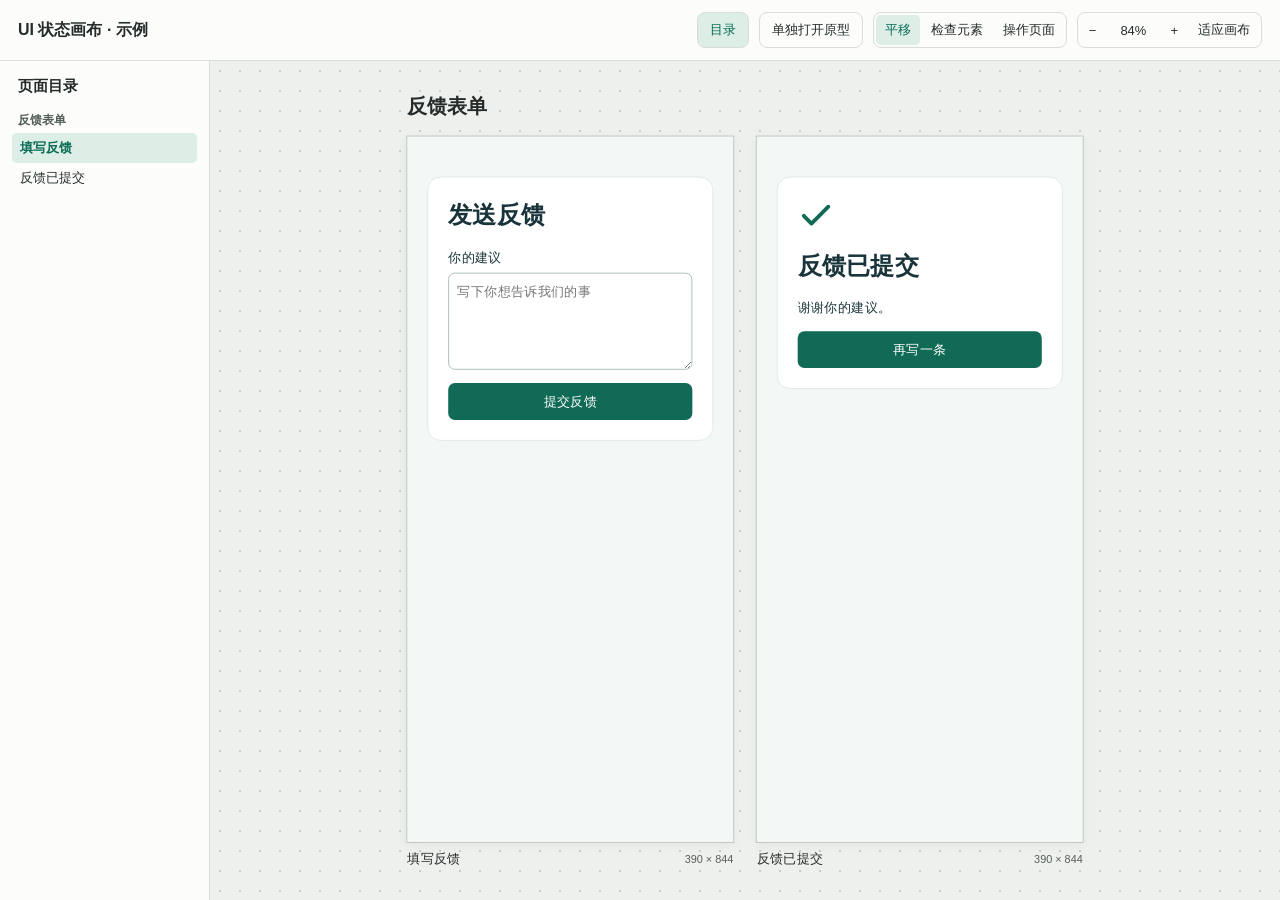
==== skills/ui-state-board/assets/canvas/index.html @ b3bbf622 "Publish UI State Board skill and Yingshi example" ====
<!doctype html>
<html lang="zh-CN">
<head>
  <meta charset="utf-8">
  <meta name="viewport" content="width=device-width, initial-scale=1">
  <title>UI 状态画布</title>
  <link rel="stylesheet" href="canvas.css">
  <script src="canvas.js" defer></script>
</head>
<body>
  <header class="toolbar">
    <h1 id="board-title">UI 状态画布</h1>
    <div class="controls">
      <button type="button" id="directory-toggle" aria-controls="directory" aria-expanded="true">目录</button>
      <a id="prototype-link" class="prototype-link" target="_blank" rel="noopener" hidden>单独打开原型</a>
      <div class="control-group" role="group" aria-label="画布模式">
        <button type="button" data-mode="pan" aria-pressed="true">平移</button>
        <button type="button" data-mode="inspect" aria-pressed="false">检查元素</button>
        <button type="button" data-mode="interact" aria-pressed="false">操作页面</button>
      </div>
      <div class="control-group" role="group" aria-label="画布缩放">
        <button type="button" id="zoom-out" aria-label="缩小">−</button>
        <button type="button" id="zoom-reset" aria-label="恢复到 100%" title="恢复到 100%">100%</button>
        <button type="button" id="zoom-in" aria-label="放大">+</button>
        <button type="button" id="zoom-fit">适应画布</button>
      </div>
    </div>
  </header>

  <main class="workspace">
    <nav id="directory" class="directory" aria-labelledby="directory-title">
      <h2 id="directory-title">页面目录</h2>
      <div id="directory-groups"></div>
    </nav>
    <div id="viewport" class="viewport" data-mode="pan" aria-label="状态画布">
      <div id="scene" class="scene"></div>
      <p id="board-message" class="board-message" role="status" hidden></p>
    </div>
    <aside id="inspector" class="inspector" aria-label="元素检查" hidden>
      <h2>元素检查</h2>
      <label for="state-select">页面 / 状态</label>
      <select id="state-select"></select>
      <p id="frame-summary" class="summary" role="status"></p>
      <label for="element-select">页面元素</label>
      <select id="element-select" disabled></select>
      <dl id="selection-details" hidden>
        <dt>元素 ID</dt><dd id="selected-id"></dd>
        <dt>标签</dt><dd id="selected-tag"></dd>
      </dl>
      <div id="location-actions" class="location-actions" hidden>
        <button type="button" id="copy-location">复制组件 ID</button>
        <span id="copy-status" role="status"></span>
      </div>
    </aside>
  </main>
</body>
</html>
---- skills/ui-state-board/assets/canvas/canvas.css ----
:root {
  color-scheme: light;
  font-family: -apple-system, BlinkMacSystemFont, "PingFang SC", "Microsoft YaHei", sans-serif;
  color: #242b2a;
  background: #eef0ed;
  --line: #d8ddd8;
  --accent: #086b55;
}

* { box-sizing: border-box; }
[hidden] { display: none !important; }

body {
  margin: 0;
  height: 100vh;
  height: 100dvh;
  display: grid;
  grid-template-rows: auto minmax(0, 1fr);
}

.toolbar {
  display: flex;
  flex-wrap: wrap;
  align-items: center;
  justify-content: space-between;
  gap: 12px;
  z-index: 1;
  padding: 12px 18px;
  border-bottom: 1px solid var(--line);
  background: #fcfdfb;
}

.toolbar h1 { margin: 0; font-size: 16px; font-weight: 650; }
.controls { display: flex; flex-wrap: wrap; gap: 10px; }
.control-group {
  display: flex;
  align-items: stretch;
  gap: 2px;
  padding: 2px;
  border: 1px solid var(--line);
  border-radius: 8px;
}

button, select { font: inherit; color: inherit; }
button {
  min-height: 30px;
  padding: 3px 9px;
  border: 0;
  border-radius: 5px;
  background: transparent;
  cursor: pointer;
  font-size: 13px;
}

button:hover { background: #edf1ed; }
button[aria-pressed="true"] { color: var(--accent); background: #dceee6; }
button:focus-visible, select:focus-visible, .prototype-link:focus-visible { outline: 2px solid var(--accent); outline-offset: 2px; }
#zoom-reset { min-width: 52px; font-variant-numeric: tabular-nums; }

#directory-toggle, .prototype-link {
  padding-inline: 12px;
  border: 1px solid var(--line);
  border-radius: 8px;
}
#directory-toggle[aria-expanded="true"] { color: var(--accent); background: #dceee6; }
.prototype-link {
  display: inline-flex;
  align-items: center;
  min-height: 30px;
  color: inherit;
  font-size: 13px;
  text-decoration: none;
}
.prototype-link:hover { background: #edf1ed; }

.workspace { display: flex; min-width: 0; min-height: 0; position: relative; }
.directory {
  flex: 0 0 210px;
  min-width: 0;
  padding: 16px 12px;
  overflow: auto;
  background: #fcfdfb;
  border-right: 1px solid var(--line);
}
.directory h2 { margin: 0 6px 16px; font-size: 15px; }
.directory-group + .directory-group { margin-top: 16px; }
.directory-group h3 { margin: 0 6px 4px; font-size: 12px; color: #515d57; }
.directory-group button {
  display: block;
  width: 100%;
  padding: 5px 8px;
  text-align: left;
  overflow-wrap: anywhere;
}
.directory-group button[aria-current="true"] { color: var(--accent); background: #dceee6; font-weight: 650; }
.viewport {
  flex: 1;
  position: relative;
  min-width: 0;
  overflow: hidden;
  background-color: #eef0ed;
  background-image: radial-gradient(#c7cec8 1px, transparent 1px);
  background-size: 20px 20px;
  touch-action: none;
  cursor: grab;
}

.viewport.is-dragging { cursor: grabbing; user-select: none; }
.scene {
  position: absolute;
  top: 0;
  left: 0;
  width: max-content;
  display: grid;
  gap: 56px;
  transform-origin: top left;
}

.group h2 { margin: 0 0 20px; font-size: 24px; }
.states { display: grid; gap: 28px; align-items: start; }
.state { margin: 0; }
.screen {
  position: relative;
  isolation: isolate;
  background: white;
  outline: 1px solid #b9c2ba;
  box-shadow: 0 4px 12px #22392c12;
}
.screen iframe { display: block; border: 0; }
.hit-layer { position: absolute; inset: 0; }
.viewport[data-mode="inspect"] .hit-layer { cursor: crosshair; }
.viewport[data-mode="interact"] .hit-layer { pointer-events: none; }
.state figcaption {
  display: flex;
  justify-content: space-between;
  align-items: baseline;
  gap: 8px;
  margin-top: 10px;
  font-size: 16px;
  overflow-wrap: anywhere;
}
.dimensions { color: #555f59; font-size: 13px; white-space: nowrap; }
.selection-layer { position: absolute; inset: 0; pointer-events: none; overflow: hidden; }
.selection-box {
  position: absolute;
  outline: 2px solid #008b6d;
  background: #00a67d24;
}

.inspector {
  flex: 0 0 264px;
  padding: 18px;
  min-width: 0;
  overflow: auto;
  background: #fcfdfb;
  border-left: 1px solid var(--line);
  font-size: 13px;
}
.inspector h2 { margin: 0 0 15px; font-size: 15px; }
.inspector label { display: block; margin-bottom: 6px; }
.inspector select {
  display: block;
  width: 100%;
  min-height: 32px;
  padding: 3px 6px;
  border-radius: 5px;
  border: 1px solid var(--line);
  background: white;
}
.summary { margin: 8px 0 14px; color: #515d57; line-height: 1.5; }
.summary[data-issue="true"] { color: #a13623; }
.summary[hidden] + label { margin-top: 14px; }
.inspector dt { margin-top: 10px; color: #515d57; }
.inspector dd { margin: 2px 0 0; font-family: ui-monospace, monospace; overflow-wrap: anywhere; }
.location-actions { display: flex; align-items: center; flex-wrap: wrap; gap: 8px; }
.location-actions button { border: 1px solid var(--line); background: #dceee6; color: var(--accent); }
.location-actions button:hover { background: #cfe7dc; }
#copy-status { color: #515d57; }
.board-message {
  position: absolute;
  margin: 18px;
  padding: 12px 16px;
  background: #fcfdfb;
  border: 1px solid var(--line);
  border-radius: 8px;
  cursor: default;
}

@media (max-width: 640px) {
  .workspace { flex-direction: column; }
  .directory {
    position: absolute;
    z-index: 1;
    inset: 0 auto 0 0;
    width: min(210px, 70vw);
    box-shadow: 6px 0 20px #22392c24;
  }
  .inspector { flex: 0 0 auto; max-height: 40%; border: 0; border-top: 1px solid var(--line); }
}
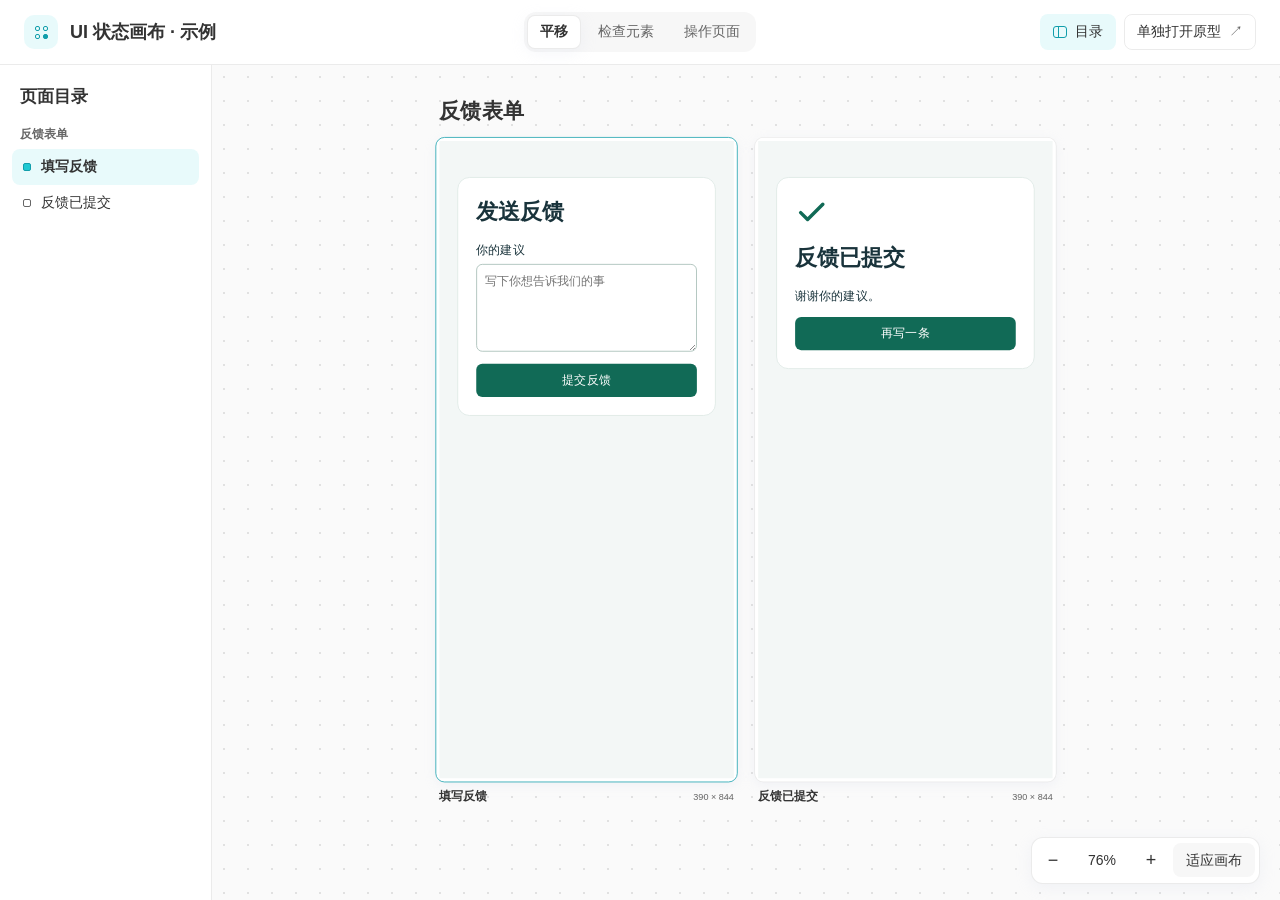
==== commit 57dfcd3d: "Refresh the UI state board design" ====
--- a/skills/ui-state-board/assets/canvas/index.html
+++ b/skills/ui-state-board/assets/canvas/index.html
@@ -9,21 +9,18 @@
 </head>
 <body>
   <header class="toolbar">
-    <h1 id="board-title">UI 状态画布</h1>
-    <div class="controls">
-      <button type="button" id="directory-toggle" aria-controls="directory" aria-expanded="true">目录</button>
-      <a id="prototype-link" class="prototype-link" target="_blank" rel="noopener" hidden>单独打开原型</a>
-      <div class="control-group" role="group" aria-label="画布模式">
-        <button type="button" data-mode="pan" aria-pressed="true">平移</button>
-        <button type="button" data-mode="inspect" aria-pressed="false">检查元素</button>
-        <button type="button" data-mode="interact" aria-pressed="false">操作页面</button>
-      </div>
-      <div class="control-group" role="group" aria-label="画布缩放">
-        <button type="button" id="zoom-out" aria-label="缩小">−</button>
-        <button type="button" id="zoom-reset" aria-label="恢复到 100%" title="恢复到 100%">100%</button>
-        <button type="button" id="zoom-in" aria-label="放大">+</button>
-        <button type="button" id="zoom-fit">适应画布</button>
-      </div>
+    <div class="board-heading">
+      <span class="board-mark" aria-hidden="true"><i></i><i></i><i></i><i></i></span>
+      <h1 id="board-title">UI 状态画布</h1>
+    </div>
+    <div class="mode-control" role="group" aria-label="画布模式">
+      <button type="button" data-mode="pan" aria-pressed="true">平移</button>
+      <button type="button" data-mode="inspect" aria-pressed="false">检查元素</button>
+      <button type="button" data-mode="interact" aria-pressed="false">操作页面</button>
+    </div>
+    <div class="toolbar-actions">
+      <button type="button" id="directory-toggle" aria-controls="directory" aria-expanded="true"><span class="directory-icon" aria-hidden="true"></span>目录</button>
+      <a id="prototype-link" class="prototype-link" target="_blank" rel="noopener" hidden>单独打开原型<span aria-hidden="true">↗</span></a>
     </div>
   </header>
 
@@ -32,9 +29,19 @@
       <h2 id="directory-title">页面目录</h2>
       <div id="directory-groups"></div>
     </nav>
-    <div id="viewport" class="viewport" data-mode="pan" aria-label="状态画布">
-      <div id="scene" class="scene"></div>
-      <p id="board-message" class="board-message" role="status" hidden></p>
+    <div class="canvas-panel">
+      <div id="viewport" class="viewport" data-mode="pan" aria-label="状态画布">
+        <div id="scene" class="scene"></div>
+        <p id="board-message" class="board-message" role="status" hidden></p>
+      </div>
+      <div class="canvas-footer">
+        <div class="zoom-control" role="group" aria-label="画布缩放">
+          <button type="button" id="zoom-out" aria-label="缩小">−</button>
+          <button type="button" id="zoom-reset" aria-label="恢复到 100%" title="恢复到 100%">100%</button>
+          <button type="button" id="zoom-in" aria-label="放大">+</button>
+          <button type="button" id="zoom-fit">适应画布</button>
+        </div>
+      </div>
     </div>
     <aside id="inspector" class="inspector" aria-label="元素检查" hidden>
       <h2>元素检查</h2>
--- a/skills/ui-state-board/assets/canvas/canvas.css
+++ b/skills/ui-state-board/assets/canvas/canvas.css
@@ -1,10 +1,44 @@
 :root {
-  color-scheme: light;
-  font-family: -apple-system, BlinkMacSystemFont, "PingFang SC", "Microsoft YaHei", sans-serif;
-  color: #242b2a;
-  background: #eef0ed;
-  --line: #d8ddd8;
-  --accent: #086b55;
+  color-scheme: light dark;
+  font-family: "PingFang SC", -apple-system, BlinkMacSystemFont, "Microsoft YaHei", sans-serif;
+
+  /* 豆比豆主题：页面、导航、品牌、文字与状态色。 */
+  --canvas-bg: #fafafa;
+  --surface: #fff;
+  --control-bg: #f7f7f7;
+  --text: #333;
+  --muted: #666;
+  --brand: #1fc8d2;
+  --brand-soft: #1fc8d21a;
+  --hover: #0000000d;
+  --line: #00000014;
+  --grid: #0000001a;
+  --focus: #119eab;
+  --error: #a92b2b;
+  --error-bg: #ff5d5d1a;
+  --shadow: 0 4px 16px #ccd2e733;
+  --radius-control: 8px;
+  --radius-panel: 12px;
+
+  color: var(--text);
+  background: var(--canvas-bg);
+}
+
+@media (prefers-color-scheme: dark) {
+  :root {
+    --canvas-bg: #1e1e1e;
+    --surface: #2e2e2e;
+    --control-bg: #3c3c3c;
+    --text: #fff;
+    --muted: #ffffff99;
+    --hover: #ffffff0d;
+    --line: #ffffff1f;
+    --grid: #ffffff24;
+    --focus: var(--brand);
+    --error: #ff9b9d;
+    --error-bg: #f13d401a;
+    --shadow: 0 4px 16px #00000014;
+  }
 }
 
 * { box-sizing: border-box; }
@@ -18,182 +52,426 @@
   grid-template-rows: auto minmax(0, 1fr);
 }
 
-.toolbar {
-  display: flex;
-  flex-wrap: wrap;
-  align-items: center;
-  justify-content: space-between;
-  gap: 12px;
-  z-index: 1;
-  padding: 12px 18px;
-  border-bottom: 1px solid var(--line);
-  background: #fcfdfb;
-}
-
-.toolbar h1 { margin: 0; font-size: 16px; font-weight: 650; }
-.controls { display: flex; flex-wrap: wrap; gap: 10px; }
-.control-group {
-  display: flex;
-  align-items: stretch;
-  gap: 2px;
-  padding: 2px;
-  border: 1px solid var(--line);
-  border-radius: 8px;
-}
-
 button, select { font: inherit; color: inherit; }
-button {
-  min-height: 30px;
-  padding: 3px 9px;
-  border: 0;
-  border-radius: 5px;
+
+button, .prototype-link {
+  min-height: 36px;
+  border: 1px solid transparent;
+  border-radius: var(--radius-control);
+  padding: 5px 12px;
+  color: inherit;
   background: transparent;
   cursor: pointer;
-  font-size: 13px;
-}
-
-button:hover { background: #edf1ed; }
-button[aria-pressed="true"] { color: var(--accent); background: #dceee6; }
-button:focus-visible, select:focus-visible, .prototype-link:focus-visible { outline: 2px solid var(--accent); outline-offset: 2px; }
-#zoom-reset { min-width: 52px; font-variant-numeric: tabular-nums; }
+  font-size: 14px;
+  line-height: 1.4;
+}
+
+button:hover, .prototype-link:hover { background: var(--hover); }
+
+button:focus-visible, select:focus-visible, .prototype-link:focus-visible {
+  outline: 2px solid var(--focus);
+  outline-offset: 2px;
+}
+
+.toolbar {
+  display: grid;
+  grid-template-columns: minmax(0, 1fr) auto minmax(0, 1fr);
+  align-items: center;
+  gap: 16px;
+  padding: 12px 24px;
+  border-bottom: 1px solid var(--line);
+  background: var(--surface);
+}
+
+.board-heading, .toolbar-actions {
+  min-width: 0;
+  display: flex;
+  align-items: center;
+  gap: 12px;
+}
+
+.toolbar h1 {
+  min-width: 0;
+  margin: 0;
+  overflow: hidden;
+  font-size: 18px;
+  font-weight: 600;
+  text-overflow: ellipsis;
+  white-space: nowrap;
+}
+
+.board-mark {
+  flex: none;
+  display: grid;
+  grid-template-columns: repeat(2, 5px);
+  grid-auto-rows: 5px;
+  place-content: center;
+  gap: 3px;
+  width: 34px;
+  height: 34px;
+  border-radius: 10px;
+  background: var(--brand-soft);
+}
+
+.board-mark i {
+  border: 1px solid var(--focus);
+  border-radius: 2px;
+}
+
+.board-mark i:last-child { background: var(--focus); }
+
+.mode-control {
+  display: flex;
+  gap: 4px;
+  padding: 3px;
+  border-radius: var(--radius-panel);
+  background: var(--control-bg);
+}
+
+.mode-control button {
+  min-height: 34px;
+  color: var(--muted);
+  white-space: nowrap;
+}
+
+.mode-control [aria-pressed="true"] {
+  border-color: var(--line);
+  color: var(--text);
+  background: var(--surface);
+  box-shadow: var(--shadow);
+  font-weight: 600;
+}
+
+.toolbar-actions {
+  justify-content: flex-end;
+  gap: 8px;
+}
 
 #directory-toggle, .prototype-link {
-  padding-inline: 12px;
-  border: 1px solid var(--line);
-  border-radius: 8px;
-}
-#directory-toggle[aria-expanded="true"] { color: var(--accent); background: #dceee6; }
-.prototype-link {
   display: inline-flex;
   align-items: center;
-  min-height: 30px;
-  color: inherit;
-  font-size: 13px;
+  justify-content: center;
+  gap: 8px;
+  white-space: nowrap;
+}
+
+#directory-toggle { border-color: var(--line); }
+
+#directory-toggle[aria-expanded="true"] {
+  border-color: transparent;
+  background: var(--brand-soft);
+}
+
+.directory-icon {
+  width: 14px;
+  height: 12px;
+  border: 1px solid currentColor;
+  border-radius: 3px;
+  color: var(--muted);
+}
+
+.directory-icon::before {
+  content: "";
+  display: block;
+  width: 4px;
+  height: 100%;
+  border-right: 1px solid currentColor;
+}
+
+[aria-expanded="true"] > .directory-icon { color: var(--focus); }
+
+.prototype-link {
+  border-color: var(--line);
   text-decoration: none;
 }
-.prototype-link:hover { background: #edf1ed; }
+
+.prototype-link span { color: var(--muted); }
 
 .workspace { display: flex; min-width: 0; min-height: 0; position: relative; }
+
+.directory, .inspector {
+  min-width: 0;
+  overflow: auto;
+  background: var(--surface);
+  scrollbar-width: thin;
+}
+
 .directory {
-  flex: 0 0 210px;
-  min-width: 0;
-  padding: 16px 12px;
+  flex: 0 0 212px;
+  display: flex;
+  flex-direction: column;
+  padding: 20px 12px;
+  border-right: 1px solid var(--line);
+}
+
+.directory h2, .inspector h2 {
+  font-size: 17px;
+  font-weight: 600;
+}
+
+.directory h2 { margin: 0 8px 16px; }
+#directory-groups {
+  min-height: 0;
   overflow: auto;
-  background: #fcfdfb;
-  border-right: 1px solid var(--line);
-}
-.directory h2 { margin: 0 6px 16px; font-size: 15px; }
-.directory-group + .directory-group { margin-top: 16px; }
-.directory-group h3 { margin: 0 6px 4px; font-size: 12px; color: #515d57; }
+  margin-inline: -3px;
+  padding: 2px 3px;
+  scrollbar-width: thin;
+}
+
+.directory-group + .directory-group { margin-top: 20px; }
+
+.directory-group h3 {
+  margin: 0 8px 6px;
+  color: var(--muted);
+  font-size: 12px;
+  font-weight: 600;
+  overflow-wrap: anywhere;
+}
+
 .directory-group button {
-  display: block;
+  display: flex;
+  align-items: center;
+  gap: 10px;
   width: 100%;
-  padding: 5px 8px;
+  padding-inline: 10px;
   text-align: left;
   overflow-wrap: anywhere;
 }
-.directory-group button[aria-current="true"] { color: var(--accent); background: #dceee6; font-weight: 650; }
+
+.directory-group button::before {
+  content: "";
+  flex: none;
+  width: 6px;
+  height: 6px;
+  border: 1px solid var(--muted);
+  border-radius: 2px;
+}
+
+.directory-group [aria-current="true"] {
+  background: var(--brand-soft);
+  font-weight: 600;
+}
+
+.directory-group [aria-current="true"]::before {
+  border-color: var(--focus);
+  background: var(--brand);
+}
+
+.canvas-panel {
+  flex: 1;
+  display: grid;
+  grid-template-rows: minmax(0, 1fr) auto;
+  min-width: 0;
+  min-height: 0;
+  background-color: var(--canvas-bg);
+  background-image: radial-gradient(var(--grid) 1px, transparent 1px);
+  background-size: 24px 24px;
+}
+
 .viewport {
-  flex: 1;
   position: relative;
-  min-width: 0;
   overflow: hidden;
-  background-color: #eef0ed;
-  background-image: radial-gradient(#c7cec8 1px, transparent 1px);
-  background-size: 20px 20px;
   touch-action: none;
   cursor: grab;
 }
 
 .viewport.is-dragging { cursor: grabbing; user-select: none; }
+
 .scene {
   position: absolute;
   top: 0;
   left: 0;
   width: max-content;
   display: grid;
-  gap: 56px;
+  gap: 64px;
   transform-origin: top left;
 }
 
-.group h2 { margin: 0 0 20px; font-size: 24px; }
-.states { display: grid; gap: 28px; align-items: start; }
+.group h2 { margin: 0 0 20px; font-size: 28px; font-weight: 600; }
+.states { display: grid; gap: 32px; align-items: start; }
 .state { margin: 0; }
+
 .screen {
   position: relative;
   isolation: isolate;
-  background: white;
-  outline: 1px solid #b9c2ba;
-  box-shadow: 0 4px 12px #22392c12;
-}
+  background: #fff;
+}
+
+.screen::after {
+  position: absolute;
+  inset: -5px;
+  z-index: -1;
+  border: 1px solid var(--line);
+  border-radius: var(--radius-panel);
+  background: var(--surface);
+  box-shadow: var(--shadow);
+  pointer-events: none;
+  content: "";
+}
+
+.state.is-current .screen::after {
+  border-color: var(--focus);
+}
+
 .screen iframe { display: block; border: 0; }
 .hit-layer { position: absolute; inset: 0; }
 .viewport[data-mode="inspect"] .hit-layer { cursor: crosshair; }
 .viewport[data-mode="interact"] .hit-layer { pointer-events: none; }
+
 .state figcaption {
   display: flex;
   justify-content: space-between;
   align-items: baseline;
   gap: 8px;
-  margin-top: 10px;
+  margin-top: 14px;
   font-size: 16px;
+  font-weight: 600;
   overflow-wrap: anywhere;
 }
-.dimensions { color: #555f59; font-size: 13px; white-space: nowrap; }
+
+.dimensions {
+  color: var(--muted);
+  font-size: 12px;
+  font-weight: 400;
+  font-variant-numeric: tabular-nums;
+  white-space: nowrap;
+}
+
 .selection-layer { position: absolute; inset: 0; pointer-events: none; overflow: hidden; }
 .selection-box {
   position: absolute;
-  outline: 2px solid #008b6d;
-  background: #00a67d24;
-}
+  outline: 2px solid var(--brand);
+  background: var(--brand-soft);
+}
+
+.canvas-footer {
+  display: flex;
+  justify-content: flex-end;
+  padding: 0 20px 16px;
+}
+
+.zoom-control {
+  display: flex;
+  align-items: center;
+  gap: 2px;
+  padding: 4px;
+  border: 1px solid var(--line);
+  border-radius: var(--radius-panel);
+  background: var(--surface);
+  box-shadow: var(--shadow);
+}
+
+.zoom-control button { min-height: 34px; white-space: nowrap; }
+#zoom-out, #zoom-in { width: 34px; padding-inline: 0; font-size: 18px; }
+#zoom-reset { min-width: 60px; font-variant-numeric: tabular-nums; }
+#zoom-fit { margin-left: 3px; background: var(--control-bg); }
+#zoom-fit:hover { background: var(--hover); }
 
 .inspector {
-  flex: 0 0 264px;
-  padding: 18px;
-  min-width: 0;
-  overflow: auto;
-  background: #fcfdfb;
+  flex: 0 0 272px;
+  padding: 20px 16px;
   border-left: 1px solid var(--line);
-  font-size: 13px;
-}
-.inspector h2 { margin: 0 0 15px; font-size: 15px; }
-.inspector label { display: block; margin-bottom: 6px; }
+  font-size: 14px;
+}
+
+.inspector h2 { margin: 0 0 20px; }
+.inspector label { display: block; margin-bottom: 6px; font-weight: 600; }
+
 .inspector select {
   display: block;
   width: 100%;
-  min-height: 32px;
-  padding: 3px 6px;
-  border-radius: 5px;
+  min-height: 38px;
+  padding: 6px 8px;
+  border-radius: var(--radius-control);
   border: 1px solid var(--line);
-  background: white;
-}
-.summary { margin: 8px 0 14px; color: #515d57; line-height: 1.5; }
-.summary[data-issue="true"] { color: #a13623; }
-.summary[hidden] + label { margin-top: 14px; }
-.inspector dt { margin-top: 10px; color: #515d57; }
-.inspector dd { margin: 2px 0 0; font-family: ui-monospace, monospace; overflow-wrap: anywhere; }
-.location-actions { display: flex; align-items: center; flex-wrap: wrap; gap: 8px; }
-.location-actions button { border: 1px solid var(--line); background: #dceee6; color: var(--accent); }
-.location-actions button:hover { background: #cfe7dc; }
-#copy-status { color: #515d57; }
+  background: var(--control-bg);
+}
+
+.inspector select:disabled { opacity: 0.65; }
+.summary { margin: 8px 0 14px; color: var(--muted); line-height: 1.5; }
+
+.summary[data-issue="true"] {
+  padding: 8px 10px;
+  border-radius: var(--radius-control);
+  color: var(--error);
+  background: var(--error-bg);
+}
+
+.summary[hidden] + label { margin-top: 16px; }
+
+.inspector dl {
+  display: grid;
+  grid-template-columns: minmax(max-content, auto) minmax(0, 1fr);
+  gap: 8px 12px;
+  margin: 16px 0 12px;
+  padding: 12px;
+  border: 1px solid var(--line);
+  border-radius: var(--radius-panel);
+  background: var(--canvas-bg);
+}
+
+.inspector dt { color: var(--muted); }
+.inspector dd { margin: 0; font: 12px/1.6 ui-monospace, monospace; overflow-wrap: anywhere; }
+.location-actions { display: grid; gap: 8px; }
+
+.location-actions button {
+  color: #202020;
+  background: var(--brand);
+  font-weight: 600;
+}
+
+.location-actions button:hover { border-color: var(--focus); }
+#copy-status { color: var(--muted); }
+
 .board-message {
   position: absolute;
-  margin: 18px;
+  inset: 0 auto auto 0;
+  max-width: calc(100% - 32px);
+  margin: 16px;
   padding: 12px 16px;
-  background: #fcfdfb;
+  background: var(--surface);
   border: 1px solid var(--line);
-  border-radius: 8px;
+  border-radius: var(--radius-panel);
+  box-shadow: var(--shadow);
   cursor: default;
 }
 
-@media (max-width: 640px) {
+@media (max-width: 940px) {
+  .toolbar { grid-template-columns: minmax(0, 1fr) auto; padding: 10px 16px; gap: 8px; }
+  .mode-control { grid-area: 2 / 1 / 3 / -1; justify-self: center; }
+  .toolbar-actions { grid-area: 1 / 2; }
+}
+
+@media (max-width: 820px) {
   .workspace { flex-direction: column; }
+
   .directory {
     position: absolute;
     z-index: 1;
     inset: 0 auto 0 0;
-    width: min(210px, 70vw);
-    box-shadow: 6px 0 20px #22392c24;
+    width: min(212px, 70vw);
+    box-shadow: var(--shadow);
   }
-  .inspector { flex: 0 0 auto; max-height: 40%; border: 0; border-top: 1px solid var(--line); }
-}
+
+  .canvas-footer { justify-content: center; padding: 0 8px 8px; }
+  .inspector {
+    flex: 0 0 auto;
+    max-height: 44%;
+    padding: 12px 16px;
+    border: 0;
+    border-top: 1px solid var(--line);
+  }
+
+  .inspector h2 { margin-bottom: 12px; }
+  .summary[hidden] + label { margin-top: 12px; }
+  .inspector dl { margin: 12px 0 8px; padding: 8px 12px; }
+}
+
+@media (max-width: 640px) {
+  .toolbar { padding-inline: 12px; }
+  .toolbar h1 { font-size: 15px; }
+  .board-heading { gap: 8px; }
+  .board-mark { width: 28px; height: 28px; }
+  .toolbar-actions { gap: 4px; }
+  #directory-toggle, .prototype-link { padding-inline: 8px; font-size: 12px; }
+}
